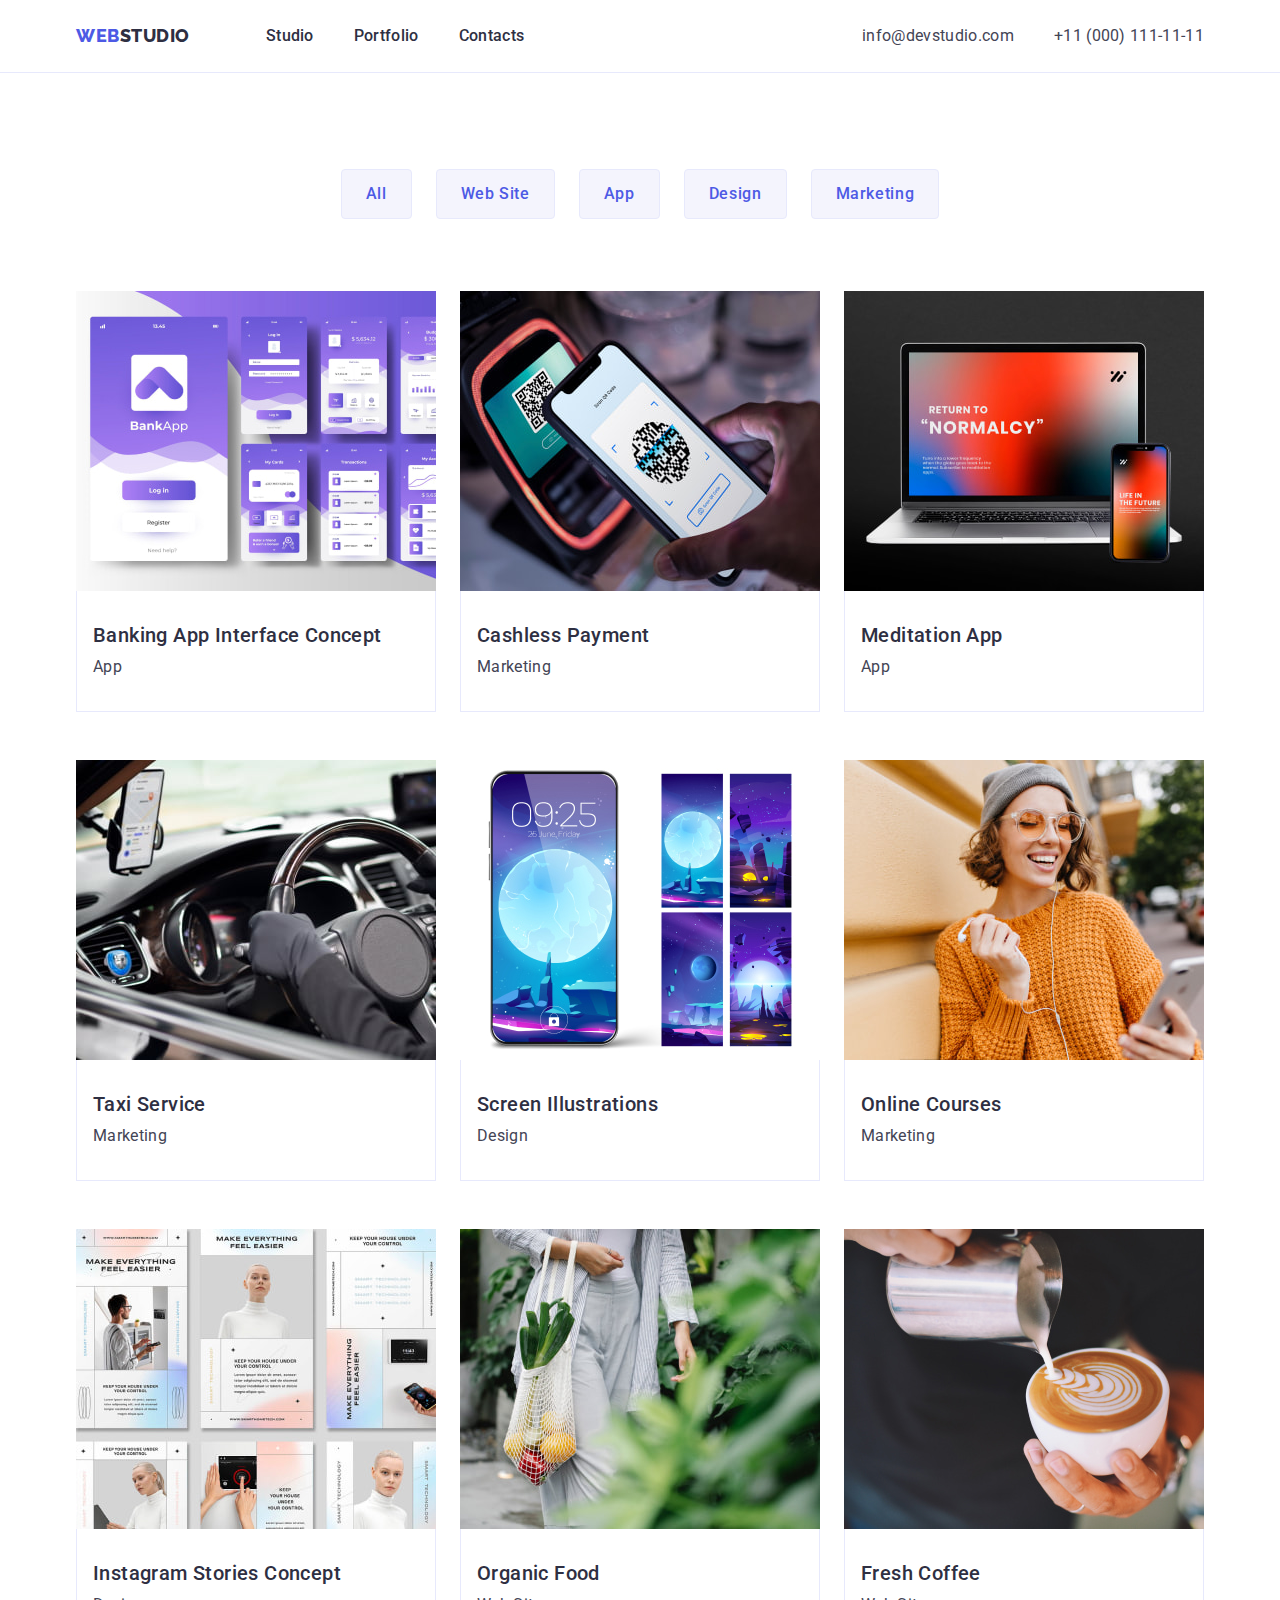
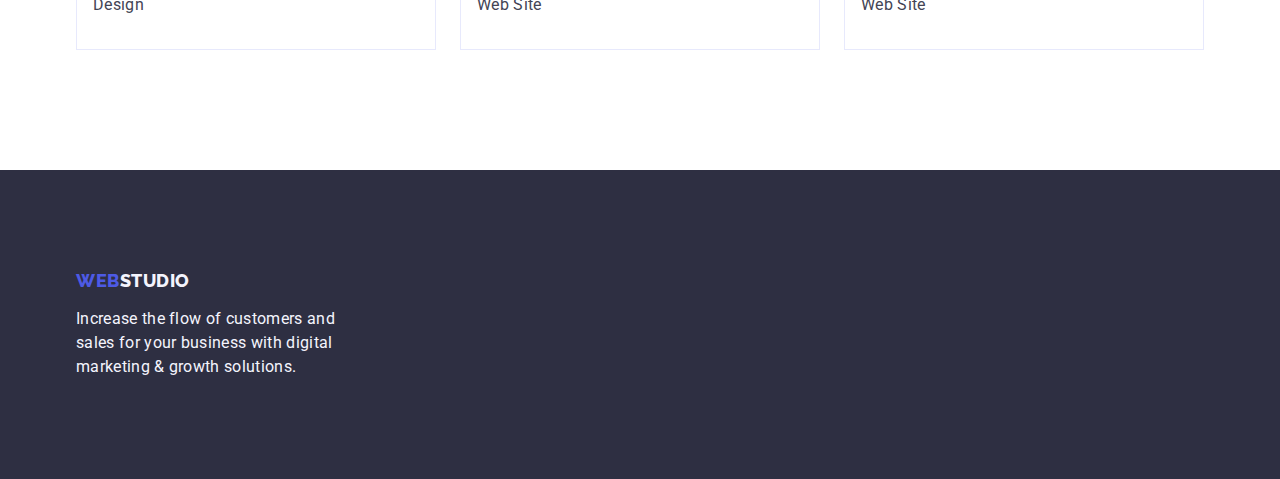
==== portfolio.html @ c190bf43 "base files add" ====
<!DOCTYPE html>
<html lang="en">
  <head>
    <meta charset="UTF-8" />
    <meta name="viewport" content="width=device-width, initial-scale=1.0" />
    <link rel="preconnect" href="https://fonts.googleapis.com" />
    <link rel="preconnect" href="https://fonts.gstatic.com" crossorigin />
    <link
      href="https://fonts.googleapis.com/css2?family=Raleway:wght@800&family=Roboto:wght@400;500;700;900&display=swap"
      rel="stylesheet"
    />
    <link
      rel="stylesheet"
      href="https://cdn.jsdelivr.net/npm/modern-normalize@2.0.0/modern-normalize.min.css"
    />
    <link rel="stylesheet" href="./css/styles.css" />
    <title>Portfolio - WebStudio</title>
  </head>
  <body>
    <header class="header">
      <div class="header-container container">
        <nav class="nav">
          <a href="./index.html" class="logo-header link"
            >Web<span class="logo-word">Studio</span></a
          >
          <ul class="nav-list list">
            <li><a href="./index.html" class="nav-list-item link">Studio</a></li>
            <li><a href="./portfolio.html" class="nav-list-item link">Portfolio</a></li>
            <li><a href="" class="nav-list-item link">Contacts</a></li>
          </ul>
        </nav>
        <address>
          <ul class="header-adress-list list">
            <li>
              <a href="mailto:info@devstudio.com" class="header-adress-item link"
                >info@devstudio.com</a
              >
            </li>
            <li>
              <a href="tel:+110001111111" class="header-adress-item link">+11 (000) 111-11-11</a>
            </li>
          </ul>
        </address>
      </div>
    </header>
    <main>
      <section class="section-portfolio">
        <div class="container">
          <h1 class="visually-hidden">Portfolio section</h1>
          <ul class="portfolio-list-button list">
            <li><button type="button" class="button-portfolio">All</button></li>
            <li><button type="button" class="button-portfolio">Web Site</button></li>
            <li><button type="button" class="button-portfolio">App</button></li>
            <li><button type="button" class="button-portfolio">Design</button></li>
            <li><button type="button" class="button-portfolio">Marketing</button></li>
          </ul>
          <ul class="portfolio-list list">
            <li class="portfolio-list-item">
              <a href="" class="photo-box link"
                ><img src="./images/portfolio/img-8.jpg" alt="Bank app" width="360" height="300" />
                <div class="portfolio-photo-content">
                  <h2 class="photo-title">Banking App Interface Concept</h2>
                  <p class="photo-text">App</p>
                </div>
              </a>
            </li>
            <li class="portfolio-list-item">
              <a href="" class="photo-box link"
                ><img
                  src="./images/portfolio/img-7.jpg"
                  alt="No contact payment"
                  width="360"
                  height="300"
                />
                <div class="portfolio-photo-content">
                  <h2 class="photo-title">Cashless Payment</h2>
                  <p class="photo-text">Marketing</p>
                </div>
              </a>
            </li>
            <li class="portfolio-list-item">
              <a href="" class="photo-box link"
                ><img
                  src="./images/portfolio/img-6.jpg"
                  alt="Laptop and smartfon"
                  width="360"
                  height="300"
                />
                <div class="portfolio-photo-content">
                  <h2 class="photo-title">Meditation App</h2>
                  <p class="photo-text">App</p>
                </div>
              </a>
            </li>
            <li class="portfolio-list-item">
              <a href="" class="link"
                ><img
                  src="./images/portfolio/img-5.jpg"
                  alt="Taxi app in car"
                  width="360"
                  height="300"
                />
                <div class="portfolio-photo-content">
                  <h2 class="photo-title">Taxi Service</h2>
                  <p class="photo-text">Marketing</p>
                </div>
              </a>
            </li>
            <li class="portfolio-list-item">
              <a href="" class="photo-box link"
                ><img
                  src="./images/portfolio/img-4.jpg"
                  alt="Screen illustrations"
                  width="360"
                  height="300"
                />
                <div class="portfolio-photo-content">
                  <h2 class="photo-title">Screen Illustrations</h2>
                  <p class="photo-text">Design</p>
                </div>
              </a>
            </li>
            <li class="portfolio-list-item">
              <a href="" class="photo-box link"
                ><img
                  src="./images/portfolio/img-3.jpg"
                  alt="Girl on street"
                  width="360"
                  height="300"
                />
                <div class="portfolio-photo-content">
                  <h2 class="photo-title">Online Courses</h2>
                  <p class="photo-text">Marketing</p>
                </div>
              </a>
            </li>
            <li class="portfolio-list-item">
              <a href="" class="photo-box link"
                ><img
                  src="./images/portfolio/img-2.jpg"
                  alt="Instagram stories concept"
                  width="360"
                  height="300"
                />
                <div class="portfolio-photo-content">
                  <h2 class="photo-title">Instagram Stories Concept</h2>
                  <p class="photo-text">Design</p>
                </div>
              </a>
            </li>
            <li class="portfolio-list-item">
              <a href="" class="photo-box link"
                ><img
                  src="./images/portfolio/img-1.jpg"
                  alt="human with organic food"
                  width="360"
                  height="300"
                />
                <div class="portfolio-photo-content">
                  <h2 class="photo-title">Organic Food</h2>
                  <p class="photo-text">Web Site</p>
                </div>
              </a>
            </li>
            <li class="portfolio-list-item">
              <a href="" class="photo-box link"
                ><img
                  src="./images/portfolio/img.jpg"
                  alt="glass of cappuccino in hand"
                  width="360"
                  height="300"
                />
                <div class="portfolio-photo-content">
                  <h2 class="photo-title">Fresh Coffee</h2>
                  <p class="photo-text">Web Site</p>
                </div>
              </a>
            </li>
          </ul>
        </div>
      </section>
    </main>
    <footer class="footer-back">
      <div class="footer-container container">
        <a href="./index.html" class="footer-logo link"
          >Web<span class="footer-logo-word">Studio</span></a
        >
        <p class="footer-text">
          Increase the flow of customers and sales for your business with digital marketing & growth
          solutions.
        </p>
      </div>
    </footer>
  </body>
</html>
---- css/styles.css ----
/*
|====================================
| CSS root
|====================================
*/

:root {
  --color-white: #ffffff;
  --color-iris: #4d5ae5;
  --color-slate: #434455;
  --color-cloud: #f4f4fd;
  --color-navy-blue: #2e2f42;
}

/*
|====================================
| Base styles 
|====================================
*/

body {
  font-family: 'Roboto', sans-serif;
  font-size: 16px;
  color: var(--color-slate);
  background-color: var(--color-white);
}

img {
  display: block;
  max-width: 100%;
  height: auto;
}

h1,
h2,
h3,
h4,
h5,
h6,
p,
ul {
  margin: 0;
  padding: 0;
}

.link {
  text-decoration: none;
  font-style: normal;
}

.list {
  list-style-type: none;
}

.container {
  width: 1158px;
  margin-left: auto;
  margin-right: auto;
  padding-left: 15px;
  padding-right: 15px;
}

.nav {
  display: flex;
  align-items: center;
}

.visually-hidden {
  position: absolute;
  width: 1px;
  height: 1px;
  margin: -1px;
  border: 0;
  padding: 0;
  white-space: nowrap;
  clip-path: inset(100%);
  clip: rect(0 0 0 0);
  overflow: hidden;
}

/*
|====================================
| Header section
|====================================
*/

.logo-header {
  font-family: 'Raleway', sans-serif;
  text-transform: uppercase;
  letter-spacing: 0.03em;
  font-size: 18px;
  line-height: 1.17;
  font-weight: 800;
  color: var(--color-iris);
  margin-right: 76px;
}

.logo-word {
  color: var(--color-navy-blue);
}

.nav-list {
  letter-spacing: 0.02em;
  line-height: 1.5;
  font-weight: 500;
  display: flex;
  gap: 40px;
}

.nav-list-item {
  color: var(--color-navy-blue);
  letter-spacing: 0.02em;
  line-height: 1.5;
  font-weight: 500;
  display: block;
  padding: 24px 0;
}

.nav-list-item:hover,
.header-adress-item:hover,
.nav-list-item:focus,
.header-adress-item:focus {
  color: #404bbf;
}

.header-adress-list {
  letter-spacing: 0.02em;
  line-height: 1.5;
  font-style: normal;
  display: flex;
  gap: 40px;
}

.header-adress-item {
  color: var(--color-slate);
  letter-spacing: 0.02em;
  line-height: 1.5;
  font-style: normal;
  display: block;
}

.header-container {
  display: flex;
  height: 72px;
  justify-content: space-between;
  align-items: center;
}

.header {
  border-bottom: 1px solid rgba(231, 233, 252, 1);
}

/*
|====================================
| Footer section
|====================================
*/

.footer-back {
  background-color: var(--color-navy-blue);
  padding: 100px 0;
}

.footer-text {
  color: var(--color-cloud);
  line-height: 1.5;
  letter-spacing: 0.02em;
  max-width: 264px;
}

.footer-logo {
  display: inline-block;
  color: var(--color-iris);
  font-family: 'Raleway', sans-serif;
  font-weight: 800;
  text-transform: uppercase;
  letter-spacing: 0.03em;
  font-size: 18px;
  line-height: 1.17;
  margin-bottom: 16px;
}

.footer-logo-word {
  color: var(--color-cloud);
}

/*
|====================================
| Index.html
|====================================
*/

/*
|====================================
| Hero section
|====================================
*/

.hero {
  background-color: var(--color-navy-blue);
  padding: 188px 0;
}

.title-hero {
  max-width: 496px;
  margin-left: auto;
  margin-right: auto;
  font-size: 56px;
  color: var(--color-white);
  font-weight: 700;
  text-align: center;
  letter-spacing: 0.02em;
  line-height: 1.07;
}

.hero-container {
}

.button-index {
  font-family: 'Roboto', sans-serif;
  font-size: 16px;
  line-height: 1.5;
  font-weight: 500;
  background-color: var(--color-iris);
  display: block;
  border: none;
  border-radius: 4px;
  letter-spacing: 0.04em;
  color: var(--color-white);
  cursor: pointer;
  height: 56px;
  min-width: 169px;
  margin-left: auto;
  margin-right: auto;
  box-shadow: 0px 4px 4px 0px rgba(0, 0, 0, 0.15);
  margin-top: 48px;
}

.button-index:hover,
.button-index:focus {
  background-color: #404bbf;
}

/*
|====================================
| Benefits section
|====================================
*/

.text-benefits {
  color: var(--color-slate);
  line-height: 1.5;
  letter-spacing: 0.02em;
}

.benefits-section {
  padding: 120px 0;
}

.benefits-list-item {
  flex-basis: calc((100% - 3 * 24px) / 4);
}

.benefits-list {
  display: flex;
  gap: 24px;
  padding: 0px;
}

.title-benefits {
  font-size: 20px;
  font-weight: 500;
  letter-spacing: 0.02em;
  line-height: 1.2;
  align-items: flex-start;
  color: var(--color-navy-blue);
  margin-bottom: 8px;
}

/*
|====================================
| Offer section
|====================================
*/

.title-offer {
  font-size: 36px;
  letter-spacing: 0.02em;
  font-weight: 700;
  line-height: 1.11;
  text-align: center;
  text-transform: capitalize;
  color: var(--color-navy-blue);
  margin-bottom: 72px;
}

.offer-list {
  display: flex;
  gap: 24px;
  padding: 0;
}

.offer-section {
  padding-bottom: 120px;
}

.offer-list-item {
  flex-basis: calc((100% - 3 * 16px) / 3);
}

/*
|====================================
| Team section
|====================================
*/

.title-team {
  font-size: 36px;
  letter-spacing: 0.02em;
  font-weight: 700;
  line-height: 1.11;
  text-align: center;
  text-transform: capitalize;
  color: var(--color-navy-blue);
  margin-bottom: 72px;
}

.title-team-list {
  font-size: 20px;
  font-weight: 500;
  letter-spacing: 0.02em;
  line-height: 1.2;
  text-align: center;
  color: var(--color-navy-blue);
  margin-bottom: 8px;
}

.section-team {
  background-color: #f4f4fd;
  color: var(--color-navy-blue);
  padding: 120px 0;
}

.text-team {
  color: var(--color-slate);
  letter-spacing: 0.02em;
  line-height: 1.5;
  text-align: center;
}

.team-list {
  display: flex;
  gap: 24px;
  padding: 0;
}

.team-list-item {
  background-color: var(--color-white);
  box-shadow: 0px 2px 1px 0px rgba(46, 47, 66, 0.08), 0px 1px 1px 0px rgba(46, 47, 66, 0.16),
    0px 1px 6px 0px rgba(46, 47, 66, 0.08);
  border-radius: 0px 0px 4px 4px;
  flex-basis: calc((100% - 72px) / 4);
}

.team-photo-content {
  padding: 32px 0;
}

/*
|====================================
| Portfolio.html
|====================================
*/

.section-portfolio {
  padding: 96px 0 120px 0;
}

.button-portfolio {
  font-family: 'Roboto', sans-serif;
  font-size: 16px;
  line-height: 1.5;
  border: 1px solid rgba(231, 233, 252, 1);
  border-color: #e7e9fc;
  background-color: var(--color-cloud);
  color: #4d5ae5;
  letter-spacing: 0.04em;
  text-align: center;
  font-weight: 500;
  cursor: pointer;
  padding: 12px 24px;
  border-radius: 4px;
}

.button-portfolio:hover,
.button-portfolio:focus {
  color: var(--color-white);
  background-color: #404bbf;
  border: 1px solid transparent;
}

.photo-title {
  color: var(--color-navy-blue);
  letter-spacing: 0.02em;
  font-weight: 500;
  font-size: 20px;
  line-height: 1.2;
  margin-bottom: 8px;
}

.photo-text {
  color: var(--color-slate);
  line-height: 1.5;
  letter-spacing: 0.02em;
}

.portfolio-list-button {
  display: flex;
  margin-bottom: 72px;
  gap: 24px;
  justify-content: center;
}

.portfolio-list {
  display: flex;
  flex-wrap: wrap;
  gap: 48px 24px;
  padding-left: 0;
}

.portfolio-list-item {
  flex-basis: calc((100% - 24px * 2) / 3);
}

.portfolio-photo-content {
  padding: 32px 16px;
  border: 1px solid #e7e9fc;
  border-top: none;
}
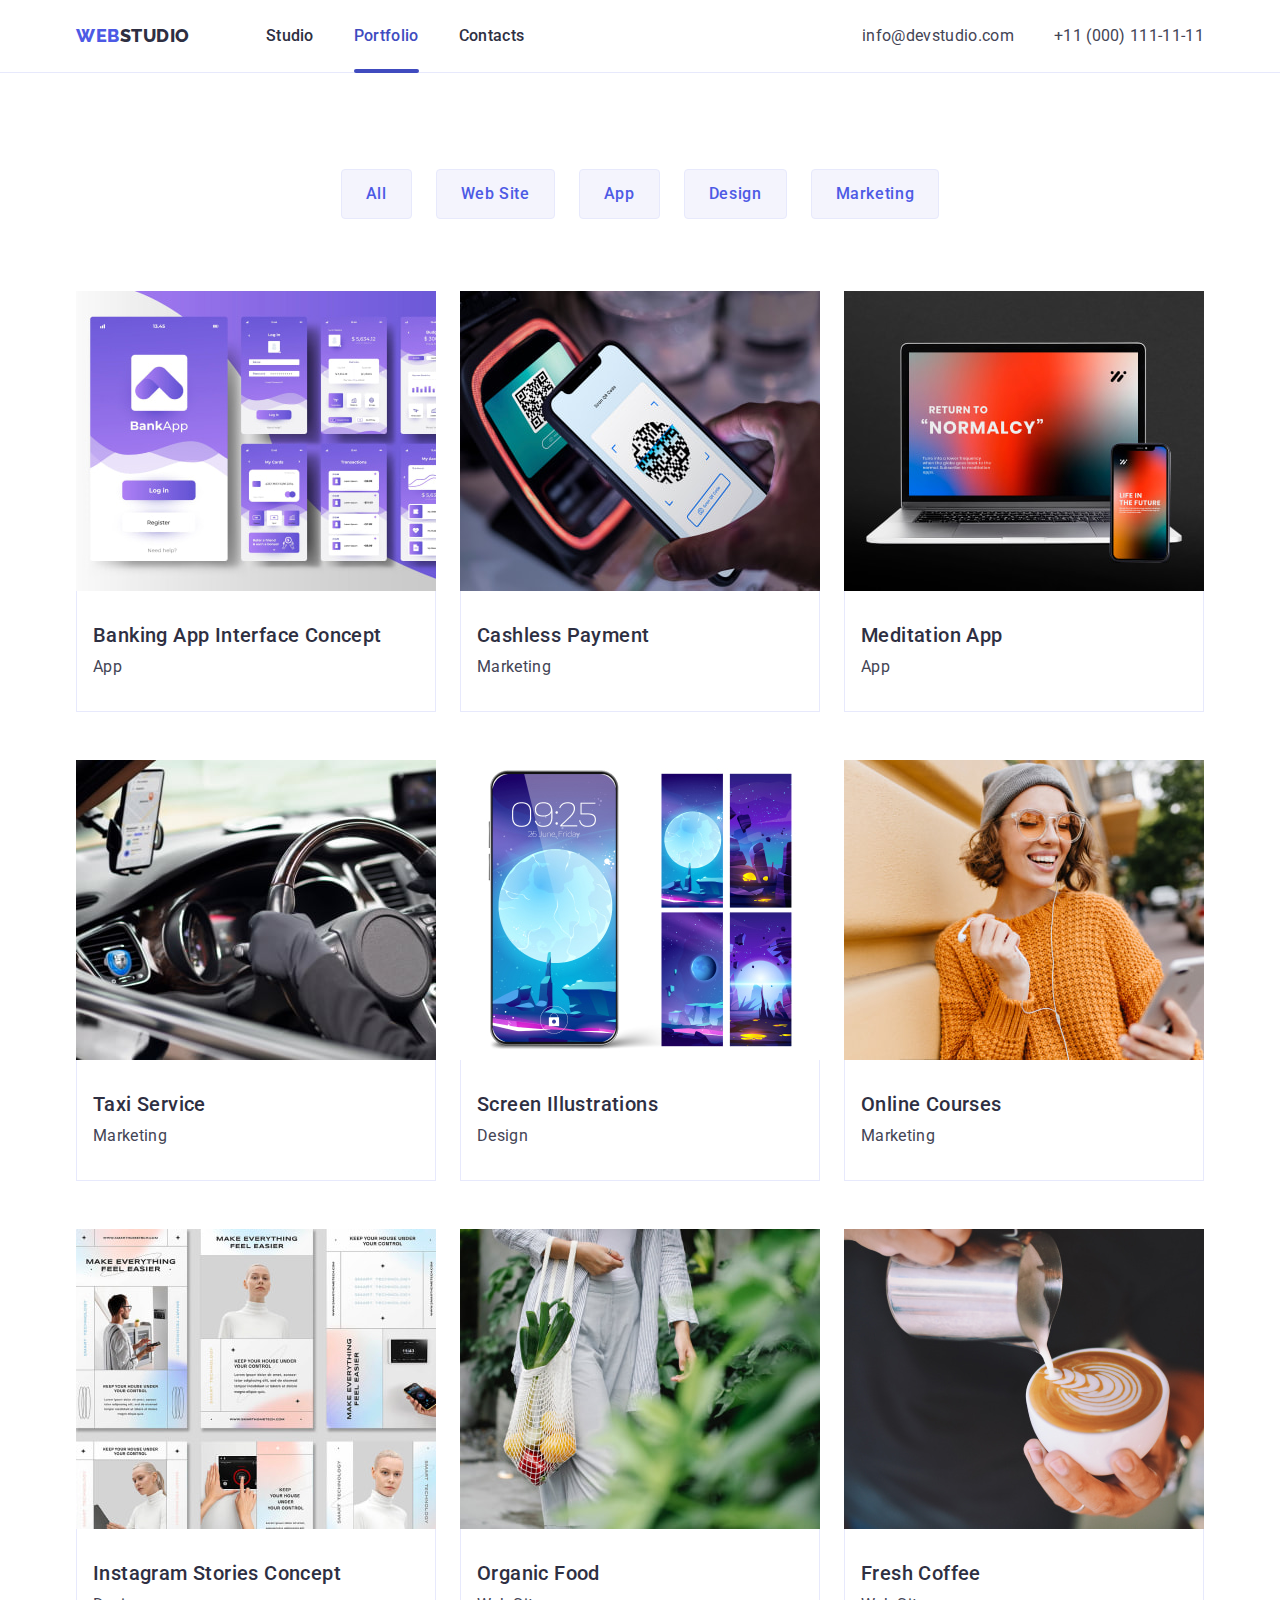
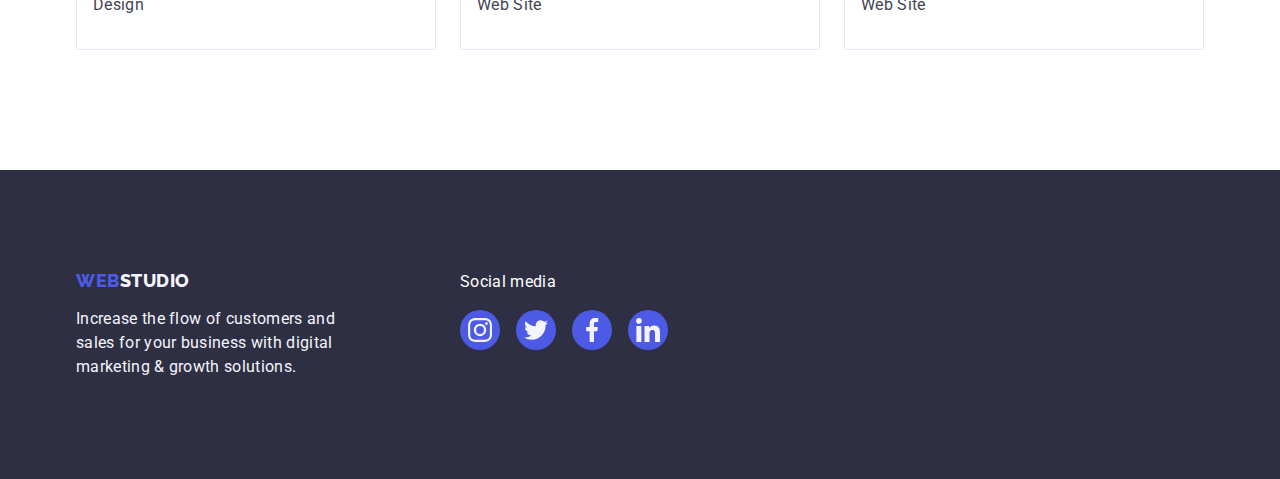
==== commit 3570c5c5: "added new files and update project files" ====
--- a/portfolio.html
+++ b/portfolio.html
@@ -25,7 +25,7 @@
           >
           <ul class="nav-list list">
             <li><a href="./index.html" class="nav-list-item link">Studio</a></li>
-            <li><a href="./portfolio.html" class="nav-list-item link">Portfolio</a></li>
+            <li><a href="./portfolio.html" class="nav-list-item current link">Portfolio</a></li>
             <li><a href="" class="nav-list-item link">Contacts</a></li>
           </ul>
         </nav>
@@ -57,7 +57,20 @@
           <ul class="portfolio-list list">
             <li class="portfolio-list-item">
               <a href="" class="photo-box link"
-                ><img src="./images/portfolio/img-8.jpg" alt="Bank app" width="360" height="300" />
+                ><div class="overlay-box">
+                  <img
+                    src="./images/portfolio/img-8.jpg"
+                    alt="No contact payment"
+                    width="360"
+                    height="300"
+                  />
+                  <div class="overlay">
+                    <p class="overlay-text">
+                      14 Stylish and User-Friendly App Design Concepts · Task Manager App · Calorie
+                      Tracker App · Exotic Fruit Ecommerce App · Cloud Storage App
+                    </p>
+                  </div>
+                </div>
                 <div class="portfolio-photo-content">
                   <h2 class="photo-title">Banking App Interface Concept</h2>
                   <p class="photo-text">App</p>
@@ -66,12 +79,20 @@
             </li>
             <li class="portfolio-list-item">
               <a href="" class="photo-box link"
-                ><img
-                  src="./images/portfolio/img-7.jpg"
-                  alt="No contact payment"
-                  width="360"
-                  height="300"
-                />
+                ><div class="overlay-box">
+                  <img
+                    src="./images/portfolio/img-7.jpg"
+                    alt="No contact payment"
+                    width="360"
+                    height="300"
+                  />
+                  <div class="overlay">
+                    <p class="overlay-text">
+                      14 Stylish and User-Friendly App Design Concepts · Task Manager App · Calorie
+                      Tracker App · Exotic Fruit Ecommerce App · Cloud Storage App
+                    </p>
+                  </div>
+                </div>
                 <div class="portfolio-photo-content">
                   <h2 class="photo-title">Cashless Payment</h2>
                   <p class="photo-text">Marketing</p>
@@ -80,12 +101,20 @@
             </li>
             <li class="portfolio-list-item">
               <a href="" class="photo-box link"
-                ><img
-                  src="./images/portfolio/img-6.jpg"
-                  alt="Laptop and smartfon"
-                  width="360"
-                  height="300"
-                />
+                ><div class="overlay-box">
+                  <img
+                    src="./images/portfolio/img-6.jpg"
+                    alt="No contact payment"
+                    width="360"
+                    height="300"
+                  />
+                  <div class="overlay">
+                    <p class="overlay-text">
+                      14 Stylish and User-Friendly App Design Concepts · Task Manager App · Calorie
+                      Tracker App · Exotic Fruit Ecommerce App · Cloud Storage App
+                    </p>
+                  </div>
+                </div>
                 <div class="portfolio-photo-content">
                   <h2 class="photo-title">Meditation App</h2>
                   <p class="photo-text">App</p>
@@ -94,12 +123,20 @@
             </li>
             <li class="portfolio-list-item">
               <a href="" class="link"
-                ><img
-                  src="./images/portfolio/img-5.jpg"
-                  alt="Taxi app in car"
-                  width="360"
-                  height="300"
-                />
+                ><div class="overlay-box">
+                  <img
+                    src="./images/portfolio/img-5.jpg"
+                    alt="No contact payment"
+                    width="360"
+                    height="300"
+                  />
+                  <div class="overlay">
+                    <p class="overlay-text">
+                      14 Stylish and User-Friendly App Design Concepts · Task Manager App · Calorie
+                      Tracker App · Exotic Fruit Ecommerce App · Cloud Storage App
+                    </p>
+                  </div>
+                </div>
                 <div class="portfolio-photo-content">
                   <h2 class="photo-title">Taxi Service</h2>
                   <p class="photo-text">Marketing</p>
@@ -108,12 +145,20 @@
             </li>
             <li class="portfolio-list-item">
               <a href="" class="photo-box link"
-                ><img
-                  src="./images/portfolio/img-4.jpg"
-                  alt="Screen illustrations"
-                  width="360"
-                  height="300"
-                />
+                ><div class="overlay-box">
+                  <img
+                    src="./images/portfolio/img-4.jpg"
+                    alt="No contact payment"
+                    width="360"
+                    height="300"
+                  />
+                  <div class="overlay">
+                    <p class="overlay-text">
+                      14 Stylish and User-Friendly App Design Concepts · Task Manager App · Calorie
+                      Tracker App · Exotic Fruit Ecommerce App · Cloud Storage App
+                    </p>
+                  </div>
+                </div>
                 <div class="portfolio-photo-content">
                   <h2 class="photo-title">Screen Illustrations</h2>
                   <p class="photo-text">Design</p>
@@ -122,12 +167,20 @@
             </li>
             <li class="portfolio-list-item">
               <a href="" class="photo-box link"
-                ><img
-                  src="./images/portfolio/img-3.jpg"
-                  alt="Girl on street"
-                  width="360"
-                  height="300"
-                />
+                ><div class="overlay-box">
+                  <img
+                    src="./images/portfolio/img-3.jpg"
+                    alt="No contact payment"
+                    width="360"
+                    height="300"
+                  />
+                  <div class="overlay">
+                    <p class="overlay-text">
+                      14 Stylish and User-Friendly App Design Concepts · Task Manager App · Calorie
+                      Tracker App · Exotic Fruit Ecommerce App · Cloud Storage App
+                    </p>
+                  </div>
+                </div>
                 <div class="portfolio-photo-content">
                   <h2 class="photo-title">Online Courses</h2>
                   <p class="photo-text">Marketing</p>
@@ -136,12 +189,20 @@
             </li>
             <li class="portfolio-list-item">
               <a href="" class="photo-box link"
-                ><img
-                  src="./images/portfolio/img-2.jpg"
-                  alt="Instagram stories concept"
-                  width="360"
-                  height="300"
-                />
+                ><div class="overlay-box">
+                  <img
+                    src="./images/portfolio/img-2.jpg"
+                    alt="No contact payment"
+                    width="360"
+                    height="300"
+                  />
+                  <div class="overlay">
+                    <p class="overlay-text">
+                      14 Stylish and User-Friendly App Design Concepts · Task Manager App · Calorie
+                      Tracker App · Exotic Fruit Ecommerce App · Cloud Storage App
+                    </p>
+                  </div>
+                </div>
                 <div class="portfolio-photo-content">
                   <h2 class="photo-title">Instagram Stories Concept</h2>
                   <p class="photo-text">Design</p>
@@ -150,12 +211,20 @@
             </li>
             <li class="portfolio-list-item">
               <a href="" class="photo-box link"
-                ><img
-                  src="./images/portfolio/img-1.jpg"
-                  alt="human with organic food"
-                  width="360"
-                  height="300"
-                />
+                ><div class="overlay-box">
+                  <img
+                    src="./images/portfolio/img-1.jpg"
+                    alt="No contact payment"
+                    width="360"
+                    height="300"
+                  />
+                  <div class="overlay">
+                    <p class="overlay-text">
+                      14 Stylish and User-Friendly App Design Concepts · Task Manager App · Calorie
+                      Tracker App · Exotic Fruit Ecommerce App · Cloud Storage App
+                    </p>
+                  </div>
+                </div>
                 <div class="portfolio-photo-content">
                   <h2 class="photo-title">Organic Food</h2>
                   <p class="photo-text">Web Site</p>
@@ -164,12 +233,20 @@
             </li>
             <li class="portfolio-list-item">
               <a href="" class="photo-box link"
-                ><img
-                  src="./images/portfolio/img.jpg"
-                  alt="glass of cappuccino in hand"
-                  width="360"
-                  height="300"
-                />
+                ><div class="overlay-box">
+                  <img
+                    src="./images/portfolio/img.jpg"
+                    alt="No contact payment"
+                    width="360"
+                    height="300"
+                  />
+                  <div class="overlay">
+                    <p class="overlay-text">
+                      14 Stylish and User-Friendly App Design Concepts · Task Manager App · Calorie
+                      Tracker App · Exotic Fruit Ecommerce App · Cloud Storage App
+                    </p>
+                  </div>
+                </div>
                 <div class="portfolio-photo-content">
                   <h2 class="photo-title">Fresh Coffee</h2>
                   <p class="photo-text">Web Site</p>
@@ -182,13 +259,56 @@
     </main>
     <footer class="footer-back">
       <div class="footer-container container">
-        <a href="./index.html" class="footer-logo link"
-          >Web<span class="footer-logo-word">Studio</span></a
-        >
-        <p class="footer-text">
-          Increase the flow of customers and sales for your business with digital marketing & growth
-          solutions.
-        </p>
+        <div class="footer-container-main">
+          <a href="./index.html" class="footer-logo link"
+            >Web<span class="footer-logo-word">Studio</span></a
+          >
+          <p class="footer-text">
+            Increase the flow of customers and sales for your business with digital marketing &
+            growth solutions.
+          </p>
+        </div>
+        <div class="footer-container-media">
+          <p class="footer-media-text">Social media</p>
+          <ul class="footer-icons-list list">
+            <li class="footer-icon-item">
+              <a href="https://www.instagram.com/" target="_blank" class="link">
+                <span class="footer-icon-circle">
+                  <svg class="footer-icon" width="24px" height="24px">
+                    <use href="./images/sprite.svg#icon-instagram"></use>
+                  </svg>
+                </span>
+              </a>
+            </li>
+            <li class="footer-icon-item">
+              <a href="https://twitter.com/" target="_blank" class="link">
+                <span class="footer-icon-circle">
+                  <svg class="footer-icon" width="24px" height="24px">
+                    <use href="./images/sprite.svg#icon-twitter"></use>
+                  </svg>
+                </span>
+              </a>
+            </li>
+            <li class="footer-icon-item">
+              <a href="https://www.facebook.com/" target="_blank" class="link">
+                <span class="footer-icon-circle">
+                  <svg class="footer-icon" width="24px" height="24px">
+                    <use href="./images/sprite.svg#icon-facebook"></use>
+                  </svg>
+                </span>
+              </a>
+            </li>
+            <li class="footer-icon-item">
+              <a href="https://www.linkedin.com/" target="_blank" class="link">
+                <span class="footer-icon-circle">
+                  <svg class="footer-icon" width="24px" height="24px">
+                    <use href="./images/sprite.svg#icon-linkedin"></use>
+                  </svg>
+                </span>
+              </a>
+            </li>
+          </ul>
+        </div>
       </div>
     </footer>
   </body>
--- a/css/styles.css
+++ b/css/styles.css
@@ -10,6 +10,7 @@
   --color-slate: #434455;
   --color-cloud: #f4f4fd;
   --color-navy-blue: #2e2f42;
+  --color-ocean: #404bbf;
 }
 
 /*
@@ -112,15 +113,36 @@
   letter-spacing: 0.02em;
   line-height: 1.5;
   font-weight: 500;
+  display: flex;
+  padding: 24px 0;
+  position: relative;
+  transition: color 250ms cubic-bezier(0.4, 0, 0.2, 1);
+}
+
+.nav-list-item::after {
   display: block;
-  padding: 24px 0;
+  content: '';
+  position: absolute;
+  width: 100%;
+  height: 4px;
+  left: 0;
+  bottom: -1px;
+  border-radius: 2px;
+}
+
+.nav-list-item.current::after {
+  background-color: var(--color-ocean);
+}
+
+.nav-list-item.current {
+  color: var(--color-ocean);
 }
 
 .nav-list-item:hover,
 .header-adress-item:hover,
 .nav-list-item:focus,
 .header-adress-item:focus {
-  color: #404bbf;
+  color: var(--color-ocean);
 }
 
 .header-adress-list {
@@ -137,6 +159,7 @@
   line-height: 1.5;
   font-style: normal;
   display: block;
+  transition: color 250ms cubic-bezier(0.4, 0, 0.2, 1);
 }
 
 .header-container {
@@ -155,6 +178,11 @@
 | Footer section
 |====================================
 */
+
+.footer-container {
+  display: flex;
+  gap: 120px;
+}
 
 .footer-back {
   background-color: var(--color-navy-blue);
@@ -184,6 +212,40 @@
   color: var(--color-cloud);
 }
 
+.footer-media-text {
+  color: #fff;
+  font-size: 16px;
+  font-style: normal;
+  line-height: 1.5;
+  letter-spacing: 0.32px;
+  margin-bottom: 16px;
+}
+
+.footer-icons-list {
+  display: flex;
+  gap: 16px;
+}
+
+.footer-icon-item {
+  flex-basis: calc((100% - 48px) / 4);
+}
+
+.footer-icon-circle {
+  width: 40px;
+  height: 40px;
+  border-radius: 50%;
+  display: inline-flex;
+  align-items: center;
+  justify-content: center;
+  background-color: var(--color-iris);
+  transition: background-color 250ms cubic-bezier(0.4, 0, 0.2, 1);
+}
+
+.footer-icon-circle:hover,
+.footer-icon-circle:focus {
+  background-color: #31d0aa;
+}
+
 /*
 |====================================
 | Index.html
@@ -198,6 +260,12 @@
 
 .hero {
   background-color: var(--color-navy-blue);
+  background-image: linear-gradient(rgba(46, 47, 66, 0.7), rgba(46, 47, 66, 0.7)),
+    url(../images/hero/hero-bg.jpg);
+  background-repeat: no-repeat;
+  background-position: center;
+  max-width: 1440px;
+  margin: 0 auto;
   padding: 188px 0;
 }
 
@@ -234,11 +302,12 @@
   margin-right: auto;
   box-shadow: 0px 4px 4px 0px rgba(0, 0, 0, 0.15);
   margin-top: 48px;
+  transition: background-color 250ms cubic-bezier(0.4, 0, 0.2, 1);
 }
 
 .button-index:hover,
 .button-index:focus {
-  background-color: #404bbf;
+  background-color: var(--color-ocean);
 }
 
 /*
@@ -257,6 +326,14 @@
   padding: 120px 0;
 }
 
+.benefits-list-icon {
+  flex-basis: calc((100% - 3 * 24px) / 4);
+  height: 112px;
+  margin-bottom: 8px;
+  border-radius: 4px;
+  background-color: var(--color-cloud);
+}
+
 .benefits-list-item {
   flex-basis: calc((100% - 3 * 24px) / 4);
 }
@@ -265,6 +342,10 @@
   display: flex;
   gap: 24px;
   padding: 0px;
+}
+
+.benefits-icon {
+  margin: 24px 100px;
 }
 
 .title-benefits {
@@ -339,6 +420,7 @@
   background-color: #f4f4fd;
   color: var(--color-navy-blue);
   padding: 120px 0;
+  margin-bottom: 120px;
 }
 
 .text-team {
@@ -346,12 +428,18 @@
   letter-spacing: 0.02em;
   line-height: 1.5;
   text-align: center;
+  margin-bottom: 8px;
 }
 
 .team-list {
   display: flex;
   gap: 24px;
   padding: 0;
+}
+
+.team-list-item:hover .team-icon-circle,
+.team-list-item:focus .team-icon-circle {
+  background-color: var(--color-ocean);
 }
 
 .team-list-item {
@@ -362,8 +450,76 @@
   flex-basis: calc((100% - 72px) / 4);
 }
 
+.team-icons-list {
+  display: flex;
+  gap: 24px;
+}
+
+.team-icon-item {
+  flex-basis: calc((100% - 72px) / 4);
+}
+
+.team-icon-circle {
+  width: 40px;
+  height: 40px;
+  border-radius: 50%;
+  display: inline-flex;
+  align-items: center;
+  justify-content: center;
+  background-color: var(--color-iris);
+  transition: background-color 250ms cubic-bezier(0.4, 0, 0.2, 1);
+}
+
 .team-photo-content {
-  padding: 32px 0;
+  padding: 32px 16px;
+}
+
+/*
+|====================================
+| Customers section
+|====================================
+*/
+
+.customers-section {
+  margin-bottom: 120px;
+}
+
+.customers-title {
+  text-align: center;
+  font-size: 36px;
+  font-style: normal;
+  font-weight: 700;
+  line-height: 1.11;
+  letter-spacing: 0.72px;
+  text-transform: capitalize;
+  margin-bottom: 72px;
+}
+
+.customers-list {
+  display: flex;
+  gap: 24px;
+
+  align-items: center;
+  justify-content: center;
+}
+
+.customers-list-icon {
+  flex-basis: calc((100% - 5 * 24px) / 6);
+  max-height: 88px;
+}
+
+.customers-icon {
+  border: 1px solid #8e8f99;
+  border-radius: 4px;
+  fill: #8e8f99;
+  transition: fill 250ms cubic-bezier(0.4, 0, 0.2, 1),
+    border-color 250ms cubic-bezier(0.4, 0, 0.2, 1);
+}
+
+.customers-icon:hover,
+.customers-icon:focus {
+  border-color: var(--color-ocean);
+  fill: var(--color-ocean);
 }
 
 /*
@@ -390,12 +546,14 @@
   cursor: pointer;
   padding: 12px 24px;
   border-radius: 4px;
+  transition: border 250ms cubic-bezier(0.4, 0, 0.2, 1),
+    background-color 250ms cubic-bezier(0.4, 0, 0.2, 1), color 250ms cubic-bezier(0.4, 0, 0.2, 1);
 }
 
 .button-portfolio:hover,
 .button-portfolio:focus {
   color: var(--color-white);
-  background-color: #404bbf;
+  background-color: var(--color-ocean);
   border: 1px solid transparent;
 }
 
@@ -437,3 +595,91 @@
   border: 1px solid #e7e9fc;
   border-top: none;
 }
+
+.overlay {
+  position: absolute;
+  top: 0;
+  left: 0;
+  height: 100%;
+  width: 100%;
+  padding: 40px 32px;
+  background-color: var(--color-iris);
+  transform: translateY(100%);
+  transition: transform 250ms cubic-bezier(0.4, 0, 0.2, 1);
+}
+
+.overlay-box {
+  position: relative;
+  overflow: hidden;
+}
+
+.overlay-text {
+  color: var(--cloud, #f4f4fd);
+  font-size: 16px;
+  line-height: 1.5;
+  letter-spacing: 0.32px;
+}
+
+.photo-box:hover .overlay,
+.photo-box:focus .overlay {
+  transform: translateY(0);
+}
+
+/*
+|====================================
+| Modal window
+|====================================
+*/
+
+.backdrop {
+  position: fixed;
+  top: 0;
+  left: 0;
+  width: 100%;
+  height: 100%;
+  background-color: rgba(46, 47, 66, 0.4);
+  transition: opacity 250ms cubic-bezier(0.4, 0, 0.2, 1),
+    visibility 250ms cubic-bezier(0.4, 0, 0.2, 1);
+}
+
+.backdrop.is-hidden {
+  opacity: 0;
+  pointer-events: none;
+  visibility: hidden;
+}
+
+.backdrop.is-hidden .modal {
+  transform: translate(-50%, -70%);
+  opacity: 0;
+}
+
+.modal {
+  position: absolute;
+  top: 50%;
+  left: 50%;
+  transform: translate(-50%, -50%);
+  width: 408px;
+  min-height: 584px;
+  border-radius: 4px;
+  background-color: #fcfcfc;
+  box-shadow: 0px 2px 1px 0px rgba(0, 0, 0, 0.2), 0px 1px 3px 0px rgba(0, 0, 0, 0.12),
+    0px 1px 1px 0px rgba(0, 0, 0, 0.14);
+  transition: transform 250ms cubic-bezier(0.4, 0, 0.2, 1),
+    opacity 250ms cubic-bezier(0.4, 0, 0.2, 1);
+}
+
+.modal-button {
+  position: absolute;
+  top: 24px;
+  right: 24px;
+  padding: 0;
+  display: flex;
+  align-items: center;
+  justify-content: center;
+  background-color: #e7e9fc;
+  border-radius: 50%;
+  border: 1px solid rgba(0, 0, 0, 0.1);
+  width: 24px;
+  height: 24px;
+  cursor: pointer;
+}
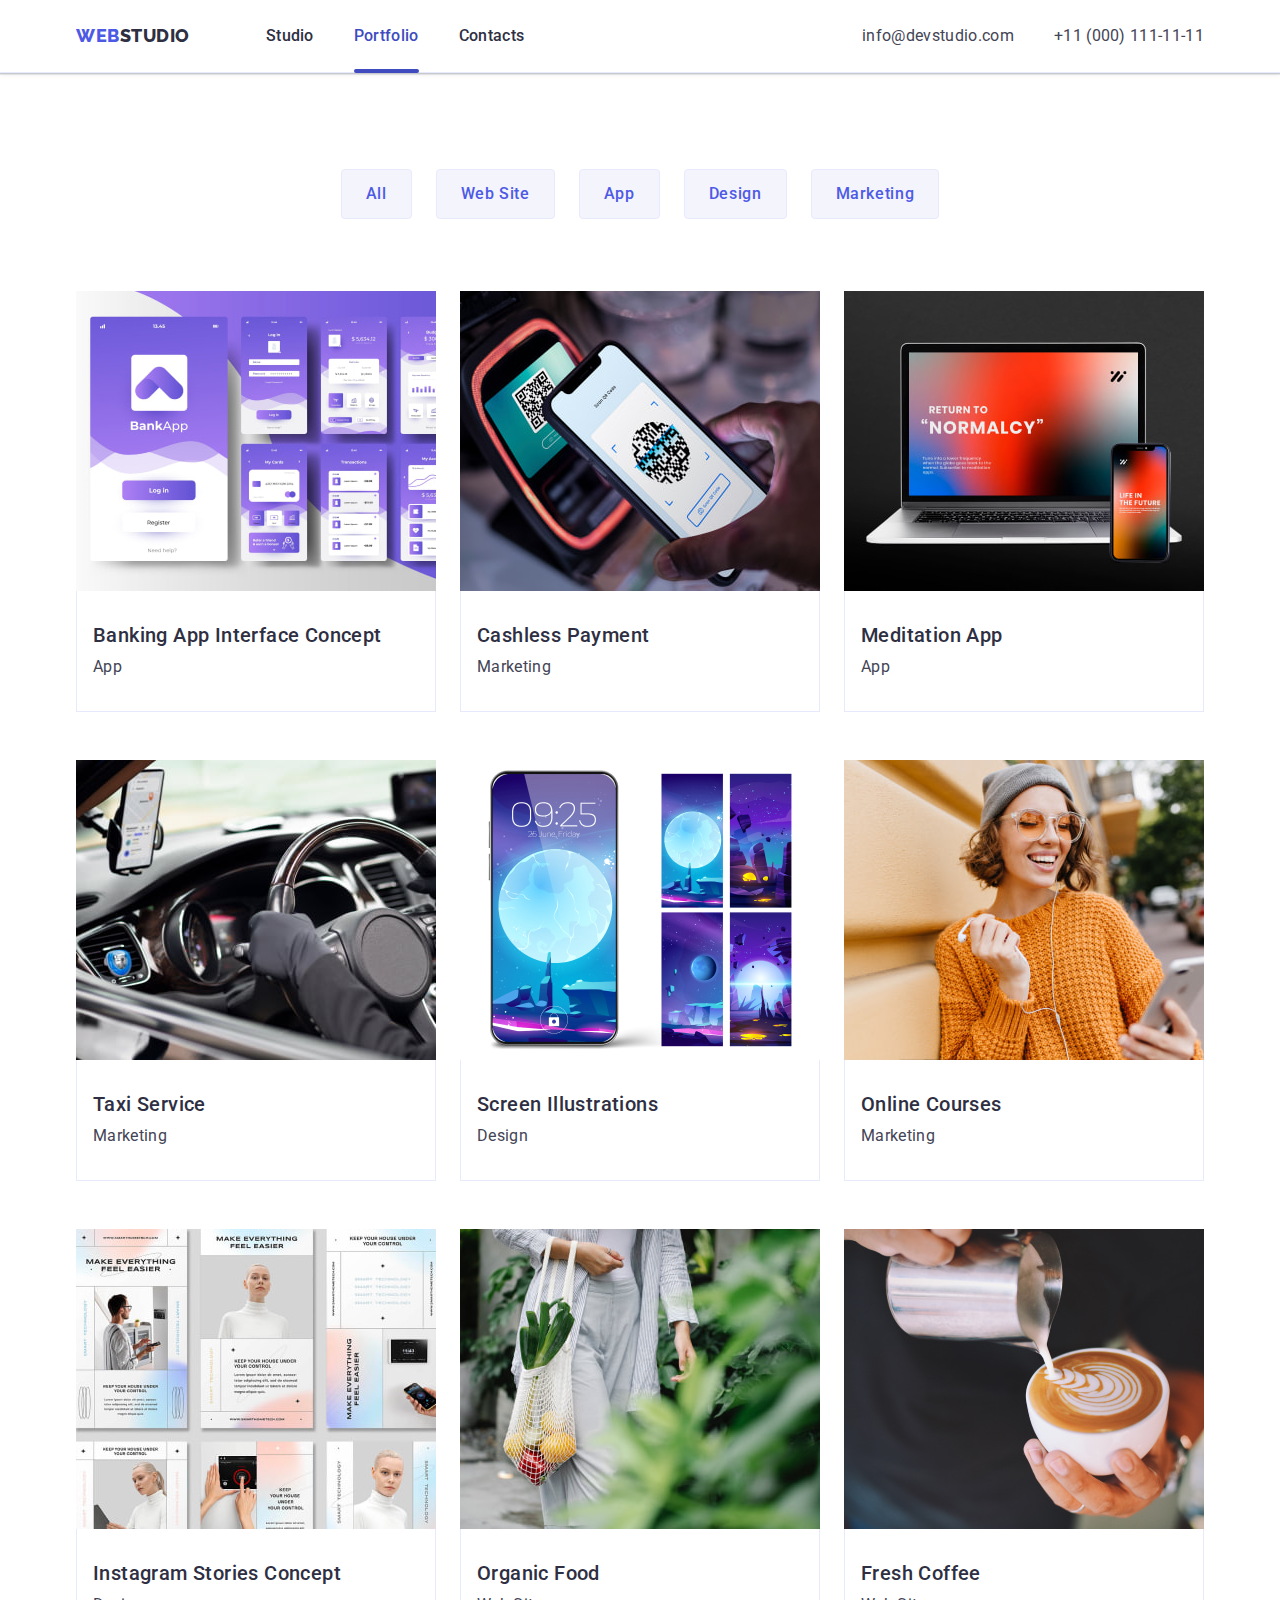
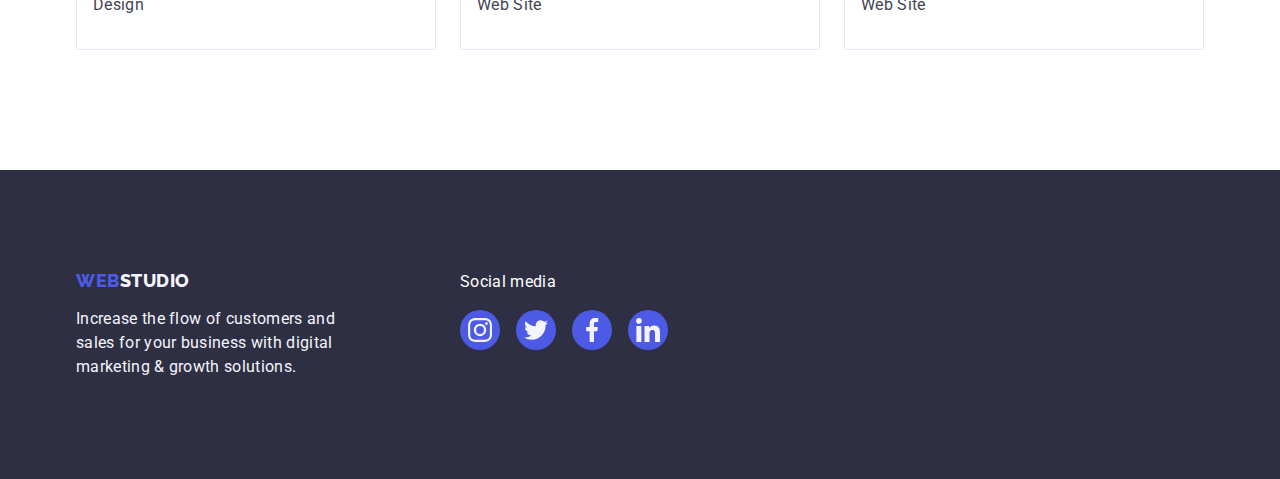
==== commit 11a0ea5d: "update project files" ====
--- a/portfolio.html
+++ b/portfolio.html
@@ -122,11 +122,11 @@
               </a>
             </li>
             <li class="portfolio-list-item">
-              <a href="" class="link"
+              <a href="" class="photo-box link"
                 ><div class="overlay-box">
                   <img
                     src="./images/portfolio/img-5.jpg"
-                    alt="No contact payment"
+                    alt="Taxi serviceicons"
                     width="360"
                     height="300"
                   />
@@ -275,7 +275,7 @@
               <a href="https://www.instagram.com/" target="_blank" class="link">
                 <span class="footer-icon-circle">
                   <svg class="footer-icon" width="24px" height="24px">
-                    <use href="./images/sprite.svg#icon-instagram"></use>
+                    <use href="./images/icons.svg#icon-instagram"></use>
                   </svg>
                 </span>
               </a>
@@ -284,7 +284,7 @@
               <a href="https://twitter.com/" target="_blank" class="link">
                 <span class="footer-icon-circle">
                   <svg class="footer-icon" width="24px" height="24px">
-                    <use href="./images/sprite.svg#icon-twitter"></use>
+                    <use href="./images/icons.svg#icon-twitter"></use>
                   </svg>
                 </span>
               </a>
@@ -293,7 +293,7 @@
               <a href="https://www.facebook.com/" target="_blank" class="link">
                 <span class="footer-icon-circle">
                   <svg class="footer-icon" width="24px" height="24px">
-                    <use href="./images/sprite.svg#icon-facebook"></use>
+                    <use href="./images/icons.svg#icon-facebook"></use>
                   </svg>
                 </span>
               </a>
@@ -302,7 +302,7 @@
               <a href="https://www.linkedin.com/" target="_blank" class="link">
                 <span class="footer-icon-circle">
                   <svg class="footer-icon" width="24px" height="24px">
-                    <use href="./images/sprite.svg#icon-linkedin"></use>
+                    <use href="./images/icons.svg#icon-linkedin"></use>
                   </svg>
                 </span>
               </a>
--- a/css/styles.css
+++ b/css/styles.css
@@ -171,6 +171,8 @@
 
 .header {
   border-bottom: 1px solid rgba(231, 233, 252, 1);
+  box-shadow: 0px 1px 6px 0px rgba(46, 47, 66, 0.08), 0px 1px 1px 0px rgba(46, 47, 66, 0.16),
+    0px 2px 1px 0px rgba(46, 47, 66, 0.08);
 }
 
 /*
@@ -264,6 +266,7 @@
     url(../images/hero/hero-bg.jpg);
   background-repeat: no-repeat;
   background-position: center;
+  background-size: cover;
   max-width: 1440px;
   margin: 0 auto;
   padding: 188px 0;
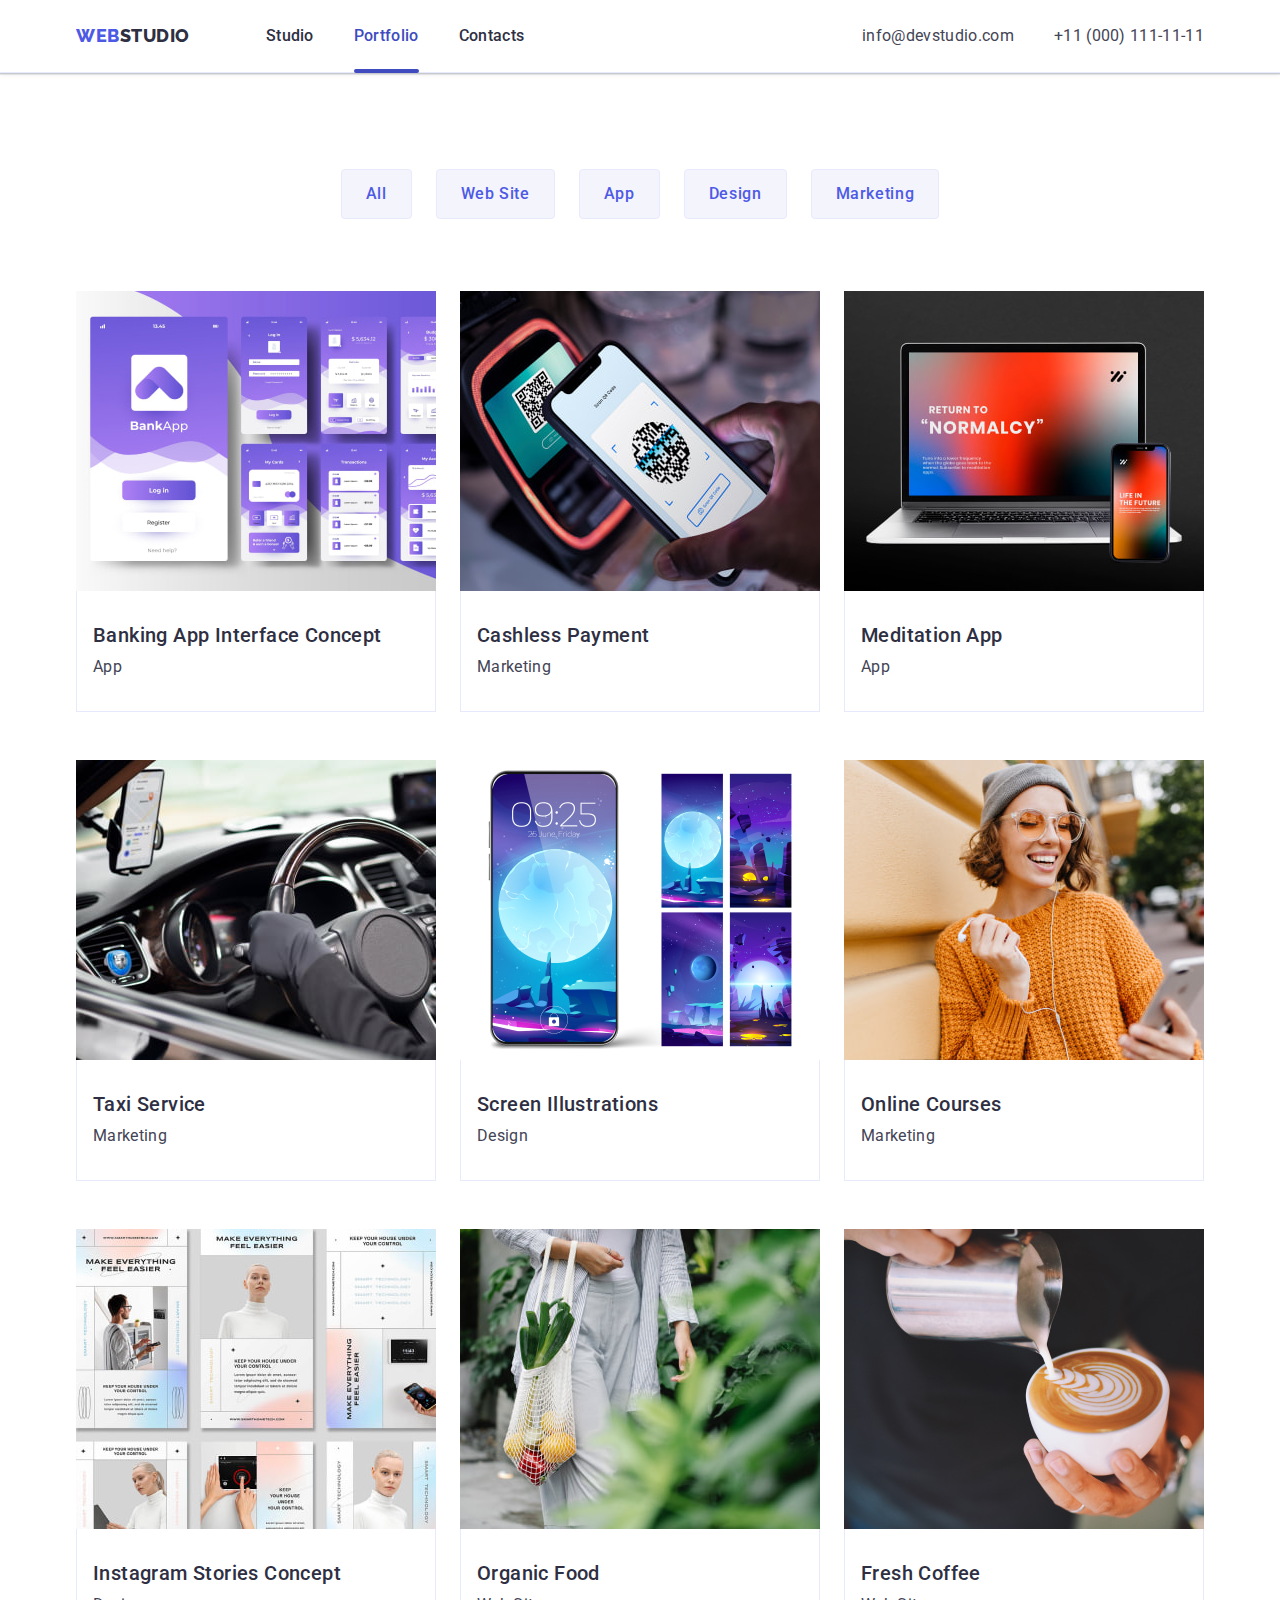
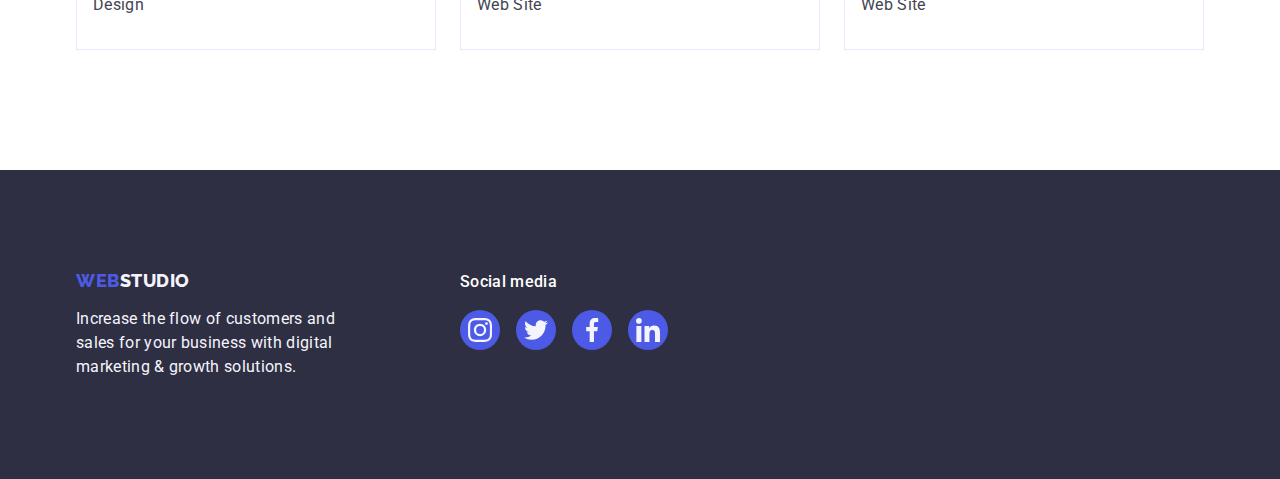
==== commit e46bbd4a: "update project files" ====
--- a/portfolio.html
+++ b/portfolio.html
@@ -272,39 +272,31 @@
           <p class="footer-media-text">Social media</p>
           <ul class="footer-icons-list list">
             <li class="footer-icon-item">
-              <a href="https://www.instagram.com/" target="_blank" class="link">
-                <span class="footer-icon-circle">
-                  <svg class="footer-icon" width="24px" height="24px">
-                    <use href="./images/icons.svg#icon-instagram"></use>
-                  </svg>
-                </span>
+              <a href="https://www.instagram.com/" target="_blank" class="footer-icon-circle link">
+                <svg class="footer-icon" width="24" height="24">
+                  <use href="./images/icons.svg#icon-instagram"></use>
+                </svg>
               </a>
             </li>
             <li class="footer-icon-item">
-              <a href="https://twitter.com/" target="_blank" class="link">
-                <span class="footer-icon-circle">
-                  <svg class="footer-icon" width="24px" height="24px">
-                    <use href="./images/icons.svg#icon-twitter"></use>
-                  </svg>
-                </span>
+              <a href="https://twitter.com/" target="_blank" class="footer-icon-circle link">
+                <svg class="footer-icon" width="24" height="24">
+                  <use href="./images/icons.svg#icon-twitter"></use>
+                </svg>
               </a>
             </li>
             <li class="footer-icon-item">
-              <a href="https://www.facebook.com/" target="_blank" class="link">
-                <span class="footer-icon-circle">
-                  <svg class="footer-icon" width="24px" height="24px">
-                    <use href="./images/icons.svg#icon-facebook"></use>
-                  </svg>
-                </span>
+              <a href="https://www.facebook.com/" target="_blank" class="footer-icon-circle link">
+                <svg class="footer-icon" width="24" height="24">
+                  <use href="./images/icons.svg#icon-facebook"></use>
+                </svg>
               </a>
             </li>
             <li class="footer-icon-item">
-              <a href="https://www.linkedin.com/" target="_blank" class="link">
-                <span class="footer-icon-circle">
-                  <svg class="footer-icon" width="24px" height="24px">
-                    <use href="./images/icons.svg#icon-linkedin"></use>
-                  </svg>
-                </span>
+              <a href="https://www.linkedin.com/" target="_blank" class="footer-icon-circle link">
+                <svg class="footer-icon" width="24" height="24">
+                  <use href="./images/icons.svg#icon-linkedin"></use>
+                </svg>
               </a>
             </li>
           </ul>
--- a/css/styles.css
+++ b/css/styles.css
@@ -183,7 +183,11 @@
 
 .footer-container {
   display: flex;
-  gap: 120px;
+  align-items: baseline;
+}
+
+.footer-container-main {
+  margin-right: 120px;
 }
 
 .footer-back {
@@ -218,6 +222,7 @@
   color: #fff;
   font-size: 16px;
   font-style: normal;
+  font-weight: 500;
   line-height: 1.5;
   letter-spacing: 0.32px;
   margin-bottom: 16px;
@@ -236,11 +241,15 @@
   width: 40px;
   height: 40px;
   border-radius: 50%;
-  display: inline-flex;
+  display: flex;
   align-items: center;
   justify-content: center;
   background-color: var(--color-iris);
   transition: background-color 250ms cubic-bezier(0.4, 0, 0.2, 1);
+}
+
+.footer-icon {
+  fill: var(--color-cloud);
 }
 
 .footer-icon-circle:hover,
@@ -282,9 +291,6 @@
   text-align: center;
   letter-spacing: 0.02em;
   line-height: 1.07;
-}
-
-.hero-container {
 }
 
 .button-index {
@@ -331,26 +337,28 @@
 
 .benefits-list-icon {
   flex-basis: calc((100% - 3 * 24px) / 4);
+}
+
+.benefits-list-item {
+  flex-basis: calc((100% - 3 * 24px) / 4);
+}
+
+.benefits-list {
+  display: flex;
+  gap: 24px;
+  padding: 0px;
+}
+
+.benefits-icons-box {
+  display: flex;
+  align-items: center;
+  justify-content: center;
   height: 112px;
   margin-bottom: 8px;
   border-radius: 4px;
   background-color: var(--color-cloud);
 }
 
-.benefits-list-item {
-  flex-basis: calc((100% - 3 * 24px) / 4);
-}
-
-.benefits-list {
-  display: flex;
-  gap: 24px;
-  padding: 0px;
-}
-
-.benefits-icon {
-  margin: 24px 100px;
-}
-
 .title-benefits {
   font-size: 20px;
   font-weight: 500;
@@ -423,7 +431,6 @@
   background-color: #f4f4fd;
   color: var(--color-navy-blue);
   padding: 120px 0;
-  margin-bottom: 120px;
 }
 
 .text-team {
@@ -441,7 +448,7 @@
 }
 
 .team-list-item:hover .team-icon-circle,
-.team-list-item:focus .team-icon-circle {
+.team-icon-circle:focus {
   background-color: var(--color-ocean);
 }
 
@@ -456,17 +463,23 @@
 .team-icons-list {
   display: flex;
   gap: 24px;
+  justify-content: center;
+  margin: 0 16px;
 }
 
 .team-icon-item {
   flex-basis: calc((100% - 72px) / 4);
+}
+
+.team-icon {
+  fill: var(--color-cloud);
 }
 
 .team-icon-circle {
   width: 40px;
   height: 40px;
   border-radius: 50%;
-  display: inline-flex;
+  display: flex;
   align-items: center;
   justify-content: center;
   background-color: var(--color-iris);
@@ -474,7 +487,7 @@
 }
 
 .team-photo-content {
-  padding: 32px 16px;
+  padding: 32px 0;
 }
 
 /*
@@ -484,7 +497,7 @@
 */
 
 .customers-section {
-  margin-bottom: 120px;
+  padding: 120px 0;
 }
 
 .customers-title {
@@ -496,6 +509,7 @@
   letter-spacing: 0.72px;
   text-transform: capitalize;
   margin-bottom: 72px;
+  color: var(--color-navy-blue);
 }
 
 .customers-list {
@@ -508,21 +522,32 @@
 
 .customers-list-icon {
   flex-basis: calc((100% - 5 * 24px) / 6);
-  max-height: 88px;
-}
-
-.customers-icon {
+  height: 88px;
+}
+
+.customers-icon-link {
+  display: flex;
+  align-items: center;
+  justify-content: center;
+  height: 100%;
+  width: 100%;
+  color: #8e8f99;
   border: 1px solid #8e8f99;
   border-radius: 4px;
   fill: #8e8f99;
-  transition: fill 250ms cubic-bezier(0.4, 0, 0.2, 1),
-    border-color 250ms cubic-bezier(0.4, 0, 0.2, 1);
-}
-
-.customers-icon:hover,
-.customers-icon:focus {
+  transition: border-color 250ms cubic-bezier(0.4, 0, 0.2, 1),
+    color 250ms cubic-bezier(0.4, 0, 0.2, 1);
+}
+
+.customers-icon-link:hover,
+.customers-icon-link:focus {
   border-color: var(--color-ocean);
+  color: var(--color-ocean);
   fill: var(--color-ocean);
+}
+
+.customers-icon {
+  fill: currentColor;
 }
 
 /*
@@ -667,8 +692,7 @@
   background-color: #fcfcfc;
   box-shadow: 0px 2px 1px 0px rgba(0, 0, 0, 0.2), 0px 1px 3px 0px rgba(0, 0, 0, 0.12),
     0px 1px 1px 0px rgba(0, 0, 0, 0.14);
-  transition: transform 250ms cubic-bezier(0.4, 0, 0.2, 1),
-    opacity 250ms cubic-bezier(0.4, 0, 0.2, 1);
+  transition: transform 250ms cubic-bezier(0.4, 0, 0.2, 1);
 }
 
 .modal-button {
@@ -685,4 +709,21 @@
   width: 24px;
   height: 24px;
   cursor: pointer;
-}
+  transition: background-color 250ms cubic-bezier(0.4, 0, 0.2, 1),
+    border 250ms cubic-bezier(0.4, 0, 0.2, 1);
+}
+
+.modal-button-icon {
+  transition: fill 250ms cubic-bezier(0.4, 0, 0.2, 1);
+}
+
+.modal-button:hover,
+.modal-button:focus {
+  background-color: var(--color-ocean);
+  border: none;
+}
+
+.modal-button:hover .modal-button-icon,
+.modal-button:focus .modal-button-icon {
+  fill: #ffffff;
+}
